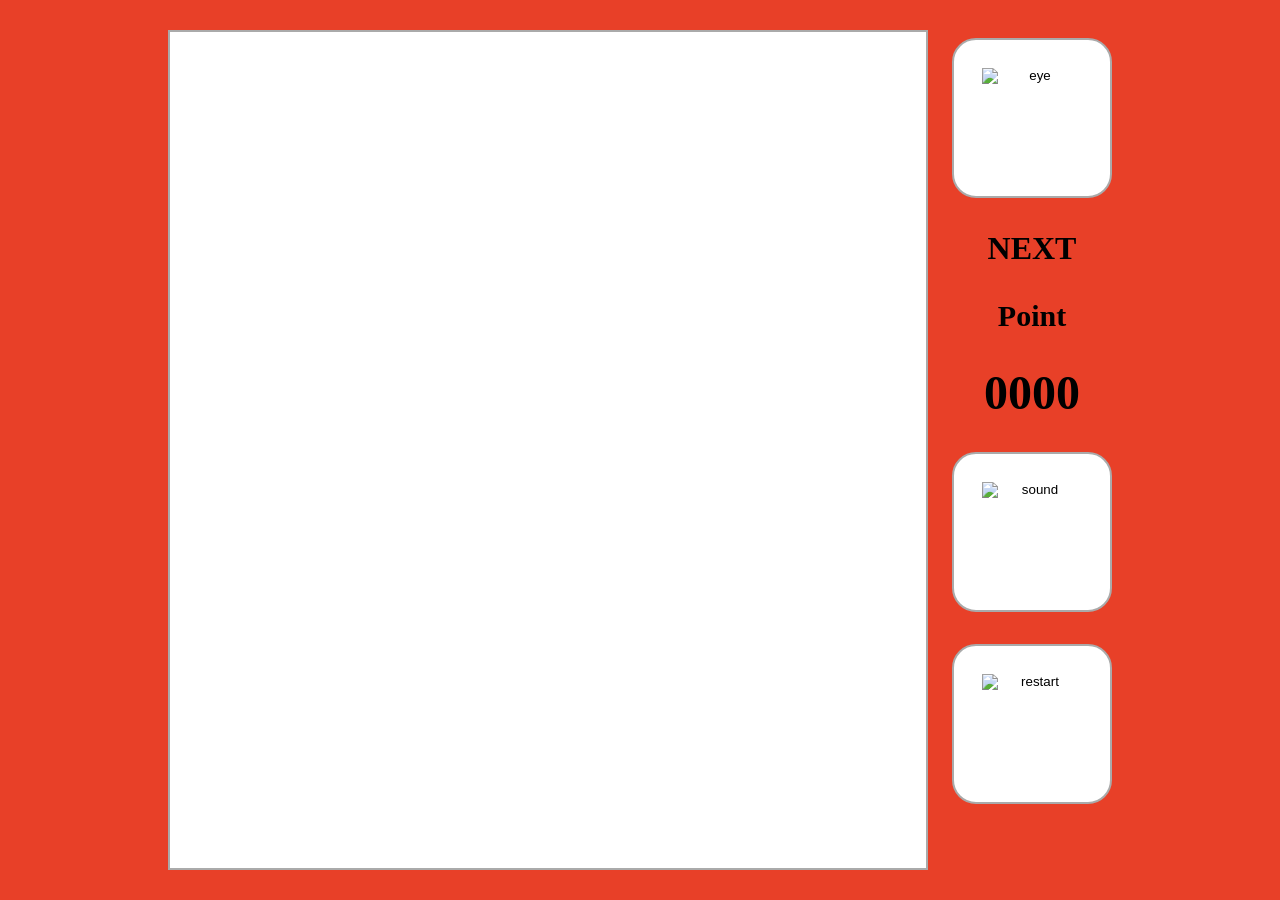
==== index.html @ 2e4d5a88 "first" ====
<!DOCTYPE html>
<html lang="en">
<head>
    <meta charset="UTF-8">
    <meta name="viewport" content="width=device-width, initial-scale=1.0">
    <title>Game UI</title>
    <link rel="stylesheet" href="style.css">
</head>
<body>
    <div class="container">
        <div class="canvas-area"></div>
        <div class="sidebar">
            <button class="btn next-btn">
                <img src="https://res.cloudinary.com/w24obzi2/image/upload/v1792656561/无图像.webp


" alt="eye">
            </button>
            <div class="text-next">NEXT</div>

            <div class="point-text">Point</div>
            <div class="point-num">0000</div>

            <button class="btn sound-btn">
                <img id="soundIcon" src="https://res.cloudinary.com/w24obzi2/image/upload/v1792656560/刷新.webp


" alt="sound">
            </button>

            <button class="btn restart-btn">
                <img src="https://res.cloudinary.com/w24obzi2/image/upload/v1792656560/静音.webp


" alt="restart">
            </button>
        </div>
    </div>
    <script src="https://res.cloudinary.com/w24obzi2/image/upload/v1792656561/无图像.webp
"></script>
</body>
</html>
---- style.css ----
*{
    margin:0;
    padding:0;
    box-sizing: border-box;
}
body{
    background-color: #e84028;
    min-height:100vh;
    display:flex;
    justify-content:center;
    align-items:center;
    padding:16px;
}
.container{
    display:flex;
    gap:24px;
    align-items:flex-start;
}
.canvas-area{
    width:760px;
    height:840px;
    background:#ffffff;
    border:2px solid #aaa;
}
.sidebar{
    display:flex;
    flex-direction:column;
    gap:32px;
    align-items:center;
    padding-top:8px;
}
.point-wrap{
    width:100%;
}
.btn{
    width:160px;
    height:160px;
    border-radius:24px;
    border:2px solid #aaa;
    background:#fff;
    cursor:pointer;
    display:flex;
    justify-content:center;
    align-items:center;
}
.btn:active{
    transform:scale(0.96);
}
.btn img{
    width:100px;
    height:100px;
}
.text-next{
    font-size:32px;
    font-weight:bold;
    color:#000;
}
.point-text{
    font-size:30px;
    font-weight:bold;
}
.point-num{
    font-size:48px;
    font-weight:bold;
    text-align:right;
}

/* ========== 移动端适配 ========== */
@media (max-width: 992px) {
    .container{
        flex-direction: column;
        align-items: center;
    }
    .canvas-area{
        width: min(90vw, 600px);
        height: min(110vw, 660px);
    }
    .sidebar{
        flex-direction: row;
        flex-wrap: wrap;
        justify-content: center;
        gap: 20px;
        padding-top:0;
    }
    .btn{
        width: 110px;
        height:110px;
    }
    .btn img{
        width:70px;
        height:70px;
    }
    .text-next{
        font-size:24px;
    }
    .point-text{
        font-size:22px;
    }
    .point-num{
        font-size:36px;
    }
    .point-wrap{
        width: auto;
    }
}

@media (max-width: 480px) {
    .canvas-area{
        width: 92vw;
        height: 105vw;
    }
    .btn{
        width: 85px;
        height:85px;
        border-radius:16px;
    }
    .btn img{
        width:52px;
        height:52px;
    }
    .text-next{
        font-size:20px;
    }
    .point-text{
        font-size:18px;
    }
    .point-num{
        font-size:28px;
    }
}
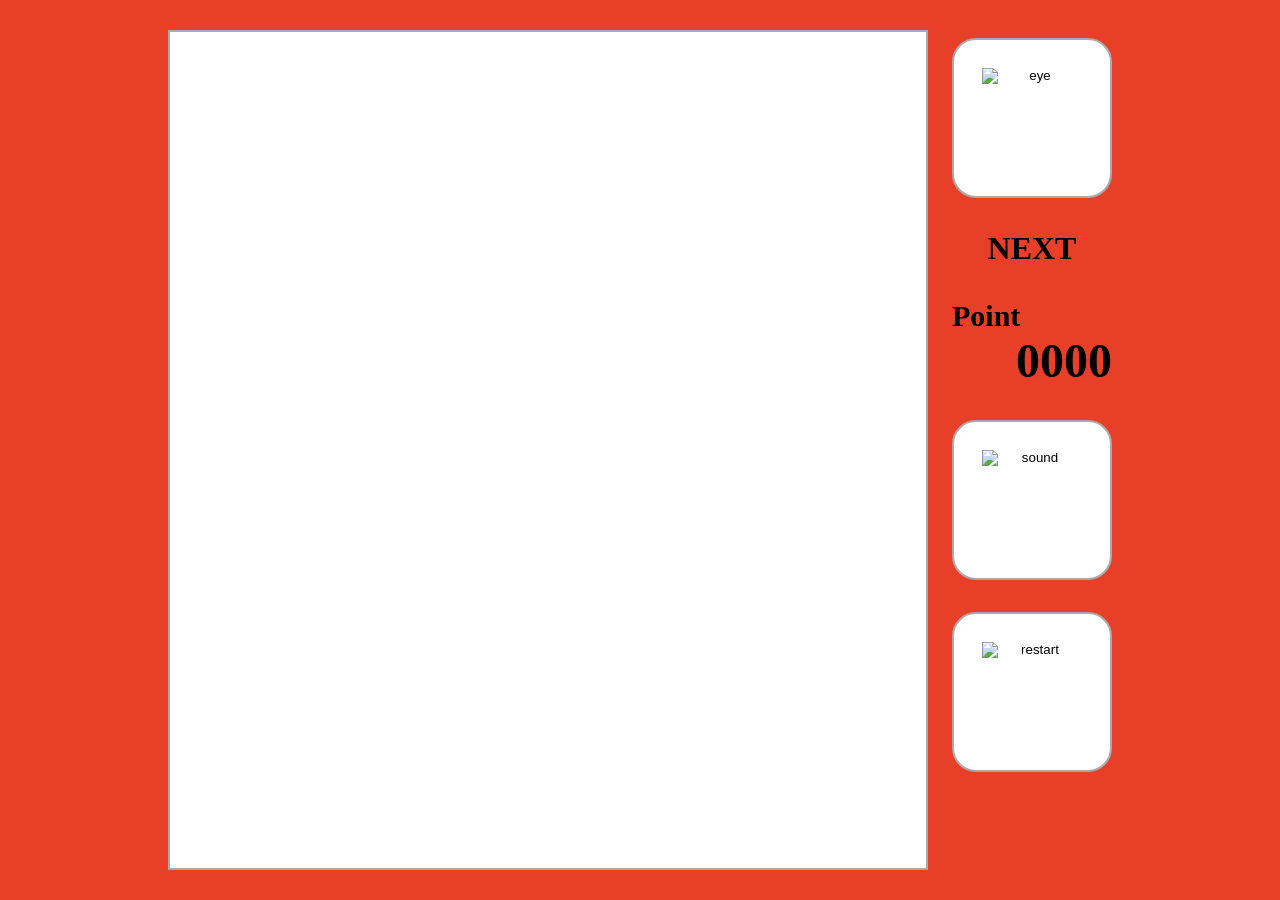
==== commit 201da22e: "add pictures" ====
--- a/index.html
+++ b/index.html
@@ -2,7 +2,7 @@
 <html lang="en">
 <head>
     <meta charset="UTF-8">
-    <meta name="viewport" content="width=device-width, initial-scale=1.0">
+    <meta name="viewport" content="width=device-width, initial-scale=1.0, maximum-scale=1.0, user-scalable=no">
     <title>Game UI</title>
     <link rel="stylesheet" href="style.css">
 </head>
@@ -11,32 +11,28 @@
         <div class="canvas-area"></div>
         <div class="sidebar">
             <button class="btn next-btn">
-                <img src="https://res.cloudinary.com/w24obzi2/image/upload/v1792656561/无图像.webp
-
-
-" alt="eye">
+                <img src="https://res.cloudinary.com/w24obzi2/image/upload/v1792656561/%E6%97%A0%E5%9B%BE%E5%83%8F.webp" alt="eye">
             </button>
             <div class="text-next">NEXT</div>
 
-            <div class="point-text">Point</div>
-            <div class="point-num">0000</div>
+            <div class="point-wrap">
+                <div class="point-text">Point</div>
+                <div class="point-num">0000</div>
+            </div>
 
             <button class="btn sound-btn">
-                <img id="soundIcon" src="https://res.cloudinary.com/w24obzi2/image/upload/v1792656560/刷新.webp
-
-
-" alt="sound">
+                <img id="soundIcon" src="https://res.cloudinary.com/w24obzi2/image/upload/v1792656560/%E9%9D%99%E9%9F%B3.webp" alt="sound">
             </button>
 
             <button class="btn restart-btn">
-                <img src="https://res.cloudinary.com/w24obzi2/image/upload/v1792656560/静音.webp
-
-
-" alt="restart">
+                <img src="https://res.cloudinary.com/w24obzi2/image/upload/v1792656560/%E5%88%B7%E6%96%B0.webpg" alt="restart">
             </button>
         </div>
     </div>
-    <script src="https://res.cloudinary.com/w24obzi2/image/upload/v1792656561/无图像.webp
-"></script>
+
+    <!-- 音频元素，隐藏不显示播放器，替换src为你的音频文件 -->
+    <audio id="gameAudio" src="bgm.mp3" loop>
+
+    <script src="script.js"></script>
 </body>
 </html>
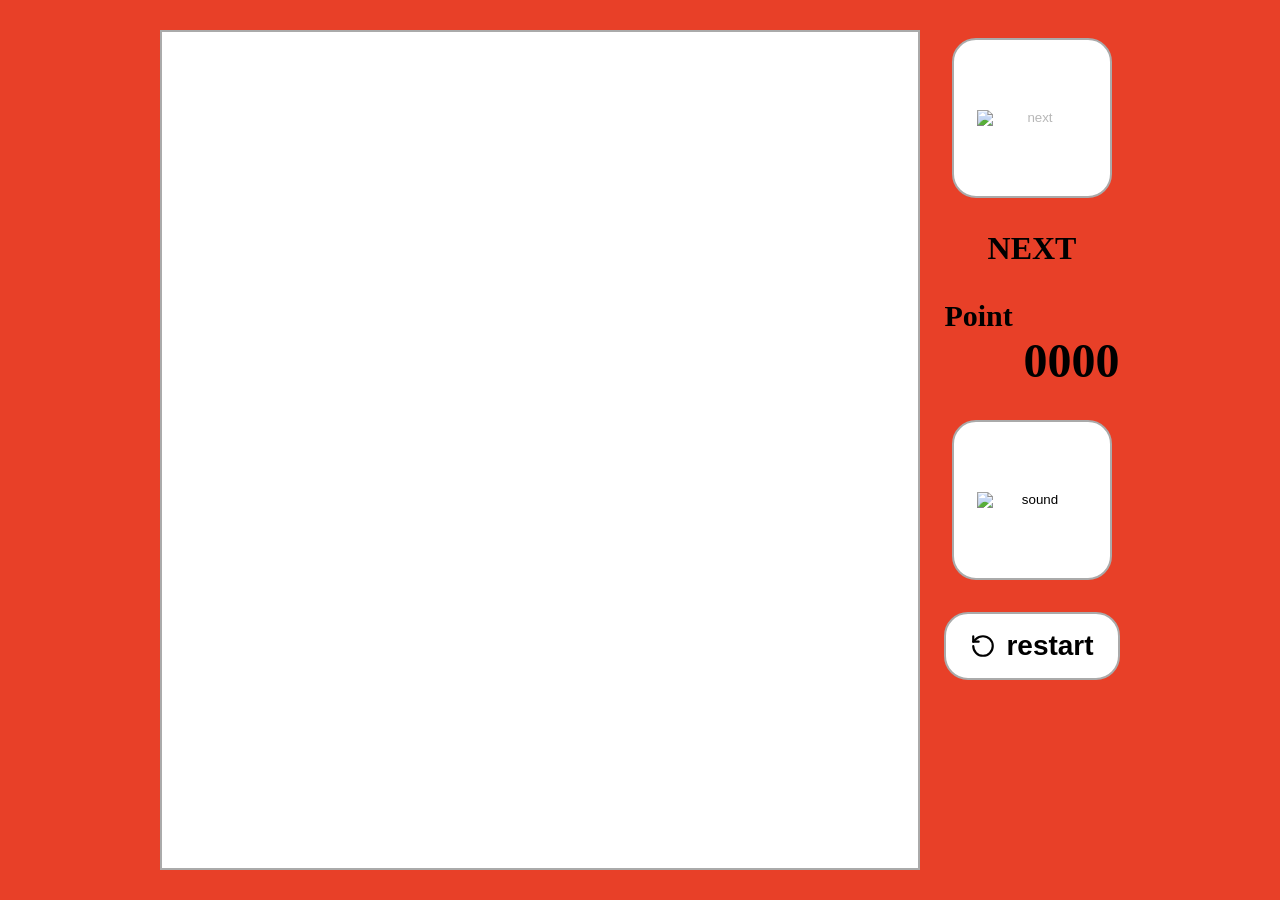
==== commit 5741edef: "Add operation" ====
--- a/index.html
+++ b/index.html
@@ -1,38 +1,45 @@
 <!DOCTYPE html>
-<html lang="en">
+<html lang="zh-CN">
 <head>
     <meta charset="UTF-8">
     <meta name="viewport" content="width=device-width, initial-scale=1.0, maximum-scale=1.0, user-scalable=no">
-    <title>Game UI</title>
+    <title>俄罗斯方块</title>
     <link rel="stylesheet" href="style.css">
 </head>
 <body>
     <div class="container">
-        <div class="canvas-area"></div>
+        <div class="canvas-area">
+            <canvas id="gameCanvas"></canvas>
+        </div>
         <div class="sidebar">
-            <button class="btn next-btn">
-                <img src="https://res.cloudinary.com/w24obzi2/image/upload/v1792656561/%E6%97%A0%E5%9B%BE%E5%83%8F.webp" alt="eye">
+            <!-- 下一个方块预览 -->
+            <button class="btn next-btn" disabled>
+                <img id="nextBlockImg" src="https://res.cloudinary.com/w24obzi2/image/upload/v1792656560/%E6%96%B9%E5%9D%97.webp" alt="next">
             </button>
             <div class="text-next">NEXT</div>
 
             <div class="point-wrap">
                 <div class="point-text">Point</div>
-                <div class="point-num">0000</div>
+                <div class="point-num" id="scoreNum">0000</div>
             </div>
 
+            <!-- 音量按钮 -->
             <button class="btn sound-btn">
                 <img id="soundIcon" src="https://res.cloudinary.com/w24obzi2/image/upload/v1792656560/%E9%9D%99%E9%9F%B3.webp" alt="sound">
             </button>
 
-            <button class="btn restart-btn">
-                <img src="https://res.cloudinary.com/w24obzi2/image/upload/v1792656560/%E5%88%B7%E6%96%B0.webpg" alt="restart">
+            <!-- 重启按钮 -->
+            <button class="btn restart-btn" id="restartBtn">
+                <svg width="26" height="26" viewBox="0 0 24 24" fill="none" stroke="black" stroke-width="2" stroke-linecap="round" stroke-linejoin="round">
+                    <path d="M3 12a9 9 0 1 0 9-9 9.75 9.75 0 0 0-6.74 2.74L3 8"/>
+                    <path d="M3 3v5h5"/>
+                </svg>
+                <span>restart</span>
             </button>
         </div>
     </div>
 
-    <!-- 音频元素，隐藏不显示播放器，替换src为你的音频文件 -->
-    <audio id="gameAudio" src="bgm.mp3" loop>
-
+    <audio id="gameAudio" src="" loop>
     <script src="script.js"></script>
 </body>
 </html>
--- a/style.css
+++ b/style.css
@@ -10,6 +10,7 @@
     justify-content:center;
     align-items:center;
     padding:16px;
+    transition: background-color 0.3s ease;
 }
 .container{
     display:flex;
@@ -21,6 +22,13 @@
     height:840px;
     background:#ffffff;
     border:2px solid #aaa;
+    display:flex;
+    justify-content:center;
+    align-items:center;
+}
+#gameCanvas{
+    width: 100%;
+    height: 100%;
 }
 .sidebar{
     display:flex;
@@ -43,12 +51,23 @@
     justify-content:center;
     align-items:center;
 }
-.btn:active{
+.btn:disabled{
+    cursor: default;
+}
+.btn:active:not(:disabled){
     transform:scale(0.96);
 }
 .btn img{
-    width:100px;
-    height:100px;
+    width:110px;
+    height:auto;
+}
+.restart-btn{
+    height: auto;
+    padding: 16px 24px;
+    gap: 10px;
+    font-size: 28px;
+    font-weight: bold;
+    width: auto;
 }
 .text-next{
     font-size:32px;
@@ -87,8 +106,17 @@
         height:110px;
     }
     .btn img{
-        width:70px;
-        height:70px;
+        width:75px;
+    }
+    .restart-btn{
+        width: auto;
+        height: auto;
+        padding: 12px 18px;
+        font-size: 20px;
+    }
+    .restart-btn svg{
+        width: 20px;
+        height: 20px;
     }
     .text-next{
         font-size:24px;
@@ -115,8 +143,16 @@
         border-radius:16px;
     }
     .btn img{
-        width:52px;
-        height:52px;
+        width:58px;
+    }
+    .restart-btn{
+        padding: 10px 14px;
+        font-size: 16px;
+        gap: 6px;
+    }
+    .restart-btn svg{
+        width: 16px;
+        height: 16px;
     }
     .text-next{
         font-size:20px;
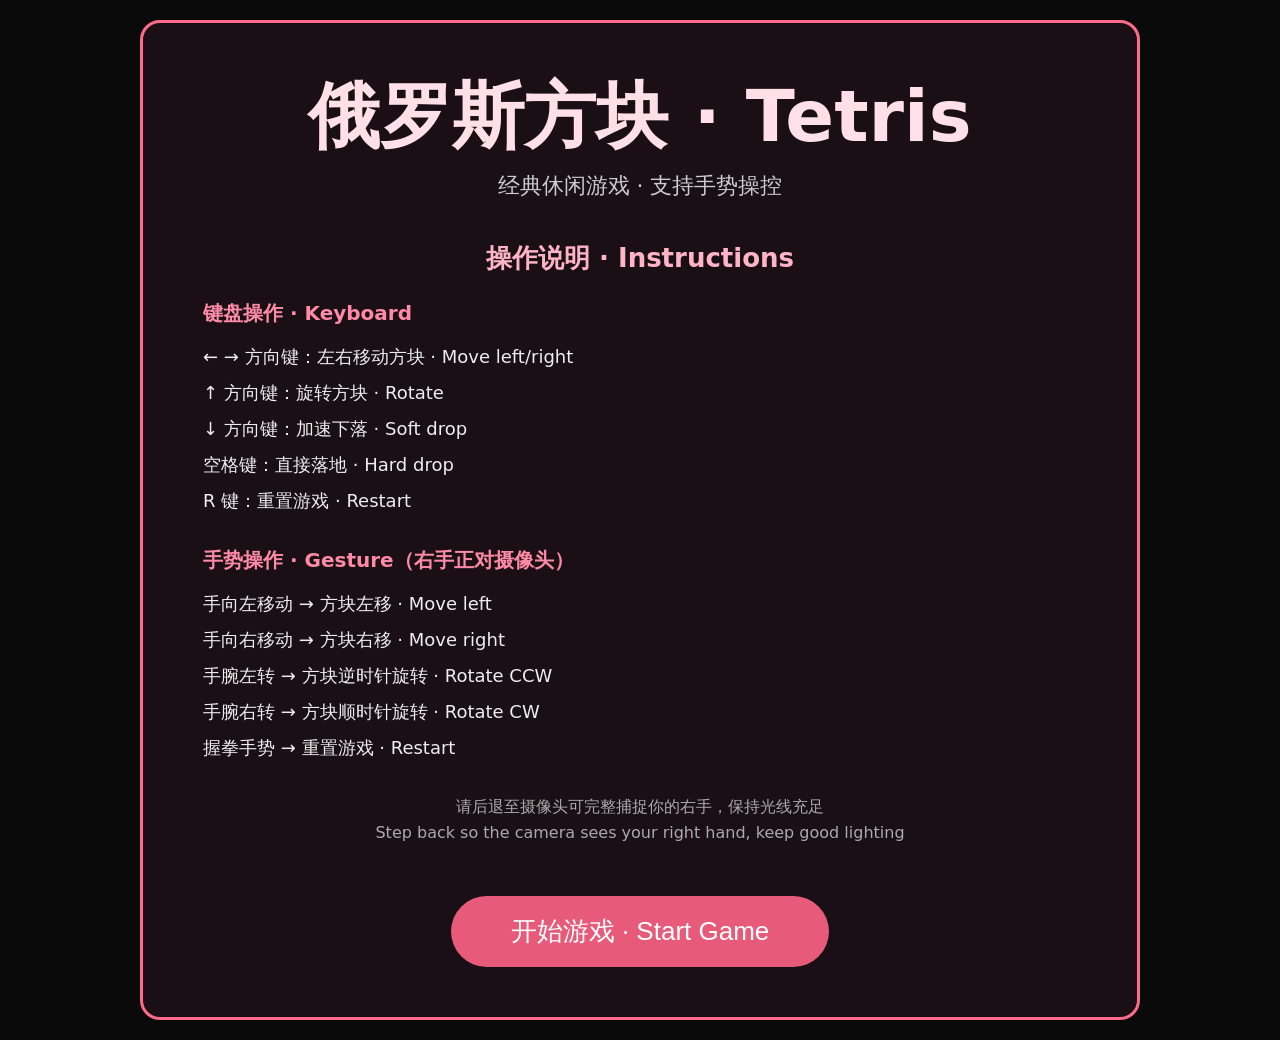
==== commit 51355ba3: "Add gestures and start page" ====
--- a/index.html
+++ b/index.html
@@ -2,44 +2,45 @@
 <html lang="zh-CN">
 <head>
     <meta charset="UTF-8">
-    <meta name="viewport" content="width=device-width, initial-scale=1.0, maximum-scale=1.0, user-scalable=no">
-    <title>俄罗斯方块</title>
-    <link rel="stylesheet" href="style.css">
+    <meta name="viewport" content="width=device-width, initial-scale=1.0">
+    <title>俄罗斯方块 - 开始</title>
+    <link rel="stylesheet" href="style-index.css">
 </head>
 <body>
-    <div class="container">
-        <div class="canvas-area">
-            <canvas id="gameCanvas"></canvas>
-        </div>
-        <div class="sidebar">
-            <!-- 下一个方块预览 -->
-            <button class="btn next-btn" disabled>
-                <img id="nextBlockImg" src="https://res.cloudinary.com/w24obzi2/image/upload/v1792656560/%E6%96%B9%E5%9D%97.webp" alt="next">
-            </button>
-            <div class="text-next">NEXT</div>
+    <div class="room-card">
+        <h1>俄罗斯方块 · Tetris</h1>
+        <p class="subtitle">经典休闲游戏 · 支持手势操控</p>
 
-            <div class="point-wrap">
-                <div class="point-text">Point</div>
-                <div class="point-num" id="scoreNum">0000</div>
+        <div class="instruction-wrap">
+            <h3>操作说明 · Instructions</h3>
+            
+            <div class="instruction-block">
+                <h4>键盘操作 · Keyboard</h4>
+                <p>← → 方向键：左右移动方块 · Move left/right</p>
+                <p>↑ 方向键：旋转方块 · Rotate</p>
+                <p>↓ 方向键：加速下落 · Soft drop</p>
+                <p>空格键：直接落地 · Hard drop</p>
+                <p>R 键：重置游戏 · Restart</p>
             </div>
 
-            <!-- 音量按钮 -->
-            <button class="btn sound-btn">
-                <img id="soundIcon" src="https://res.cloudinary.com/w24obzi2/image/upload/v1792656560/%E9%9D%99%E9%9F%B3.webp" alt="sound">
-            </button>
+            <div class="instruction-block">
+                <h4>手势操作 · Gesture（右手正对摄像头）</h4>
+                <p>手向左移动 → 方块左移 · Move left</p>
+                <p>手向右移动 → 方块右移 · Move right</p>
+                <p>手腕左转 → 方块逆时针旋转 · Rotate CCW</p>
+                <p>手腕右转 → 方块顺时针旋转 · Rotate CW</p>
+                <p>握拳手势 → 重置游戏 · Restart</p>
+            </div>
 
-            <!-- 重启按钮 -->
-            <button class="btn restart-btn" id="restartBtn">
-                <svg width="26" height="26" viewBox="0 0 24 24" fill="none" stroke="black" stroke-width="2" stroke-linecap="round" stroke-linejoin="round">
-                    <path d="M3 12a9 9 0 1 0 9-9 9.75 9.75 0 0 0-6.74 2.74L3 8"/>
-                    <path d="M3 3v5h5"/>
-                </svg>
-                <span>restart</span>
-            </button>
+            <p class="tip">
+                请后退至摄像头可完整捕捉你的右手，保持光线充足<br>
+                Step back so the camera sees your right hand, keep good lighting
+            </p>
         </div>
+
+        <button class="enter-btn" onclick="window.location.href='game.html'">
+            开始游戏 · Start Game
+        </button>
     </div>
-
-    <audio id="gameAudio" src="" loop>
-    <script src="script.js"></script>
 </body>
 </html>
--- a/style-index.css
+++ b/style-index.css
@@ -0,0 +1,118 @@
+* {
+    margin: 0;
+    padding: 0;
+    box-sizing: border-box;
+}
+
+body {
+    background-color: #0a0a0a;
+    min-height: 100vh;
+    display: flex;
+    justify-content: center;
+    align-items: center;
+    font-family: "Microsoft YaHei", system-ui, sans-serif;
+    padding: 20px;
+}
+
+.room-card {
+    width: 100%;
+    max-width: 1000px;
+    background-color: #1a0f14;
+    border: 3px solid #ff6b8b;
+    border-radius: 20px;
+    padding: 50px 60px;
+    color: #fff;
+    text-align: center;
+}
+
+h1 {
+    font-size: 72px;
+    font-weight: bold;
+    color: #ffe0e8;
+    line-height: 1.2;
+    margin-bottom: 12px;
+}
+
+.subtitle {
+    font-size: 22px;
+    color: #cccccc;
+    margin-bottom: 40px;
+}
+
+.instruction-wrap {
+    text-align: left;
+    margin-bottom: 50px;
+}
+
+.instruction-wrap h3 {
+    font-size: 26px;
+    color: #ffb3c6;
+    text-align: center;
+    margin-bottom: 24px;
+}
+
+.instruction-block {
+    margin-bottom: 28px;
+}
+
+.instruction-block h4 {
+    font-size: 20px;
+    color: #ff8aa8;
+    margin-bottom: 12px;
+}
+
+.instruction-block p {
+    font-size: 18px;
+    line-height: 2;
+    color: #eeeeee;
+}
+
+.tip {
+    font-size: 16px;
+    color: #aaaaaa;
+    text-align: center;
+    margin-top: 20px;
+    line-height: 1.6;
+}
+
+.enter-btn {
+    background-color: #e85a7a;
+    color: #fff;
+    border: none;
+    border-radius: 50px;
+    padding: 18px 60px;
+    font-size: 26px;
+    cursor: pointer;
+    transition: background-color 0.2s;
+}
+
+.enter-btn:hover {
+    background-color: #ff6b8b;
+}
+
+/* 移动端适配 */
+@media (max-width: 768px) {
+    .room-card {
+        padding: 30px 24px;
+    }
+    h1 {
+        font-size: 40px;
+    }
+    .subtitle {
+        font-size: 16px;
+    }
+    .instruction-wrap h3 {
+        font-size: 20px;
+    }
+    .instruction-block h4 {
+        font-size: 18px;
+    }
+    .instruction-block p {
+        font-size: 15px;
+        line-height: 1.8;
+    }
+    .enter-btn {
+        font-size: 20px;
+        padding: 14px 40px;
+    }
+}
